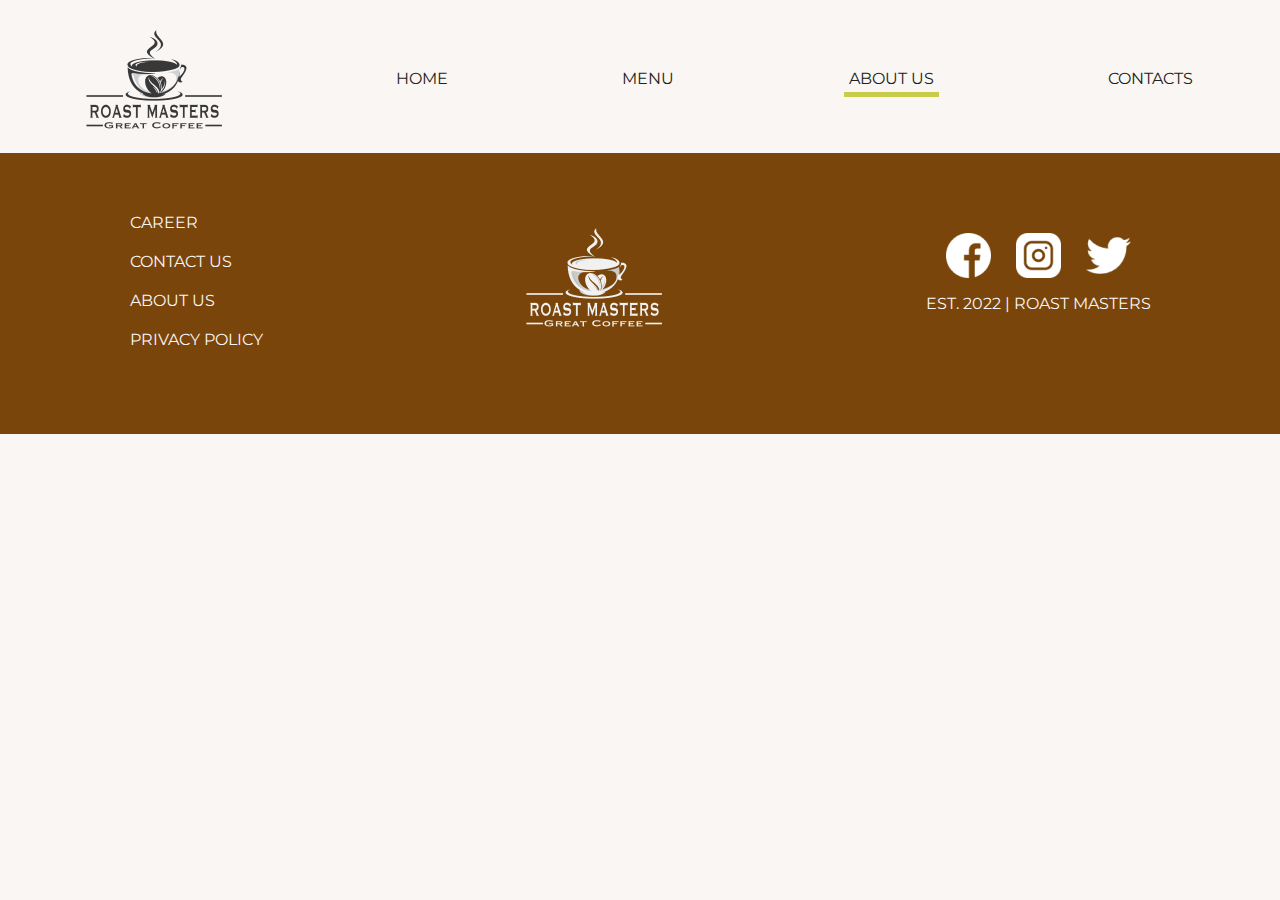
==== pages/AboutUsPage/index.html @ 782cde40 "create about us files" ====
<!DOCTYPE html>
<html lang="en">
<head>
    <meta charset="UTF-8">
    <meta http-equiv="X-UA-Compatible" content="IE=edge">
    <meta name="viewport" content="width=device-width, initial-scale=1.0">
    <!-- Imported Fonts --> 
    <link rel="preconnect" href="https://fonts.googleapis.com">
    <link rel="preconnect" href="https://fonts.gstatic.com" crossorigin>
    <link href="https://fonts.googleapis.com/css2?family=Montserrat:wght@200;400;600;700&family=Playfair+Display:wght@400;700&display=swap" rel="stylesheet">
    <!-- Style -->
    <link rel="stylesheet" href="style.css">
    <!-- Title -->
    <link rel="shortcut icon" href="../../assets/images/logo-white.png">
    <title>Roast Masters</title>
</head>
<body>
    <!-- Hedieh Start -->
    <div class="navBar" id="navBar">
        <img src="../../assets/images/logo.png">
        <a class="homeLink" href="../../index.html">Home</a>
        <a class="menuLink" href="../MenuPage/index.html">Menu</a>
        <a class="aboutusLink" href="">About Us</a>
        <a class="contactLink" href="../ContactsPage/index.html">Contacts</a>
    </div>
    <!-- Hedieh End -->

    <!-- Ivona Start -->
    <div class="main-content">
        
    </div>
    <!-- Ivona End -->

    <!-- Alexander Start -->
    <div class="footerContent">
        <div class="linkContainer">
            <a href="">CAREER</a>
            <a href="">CONTACT US</a>
            <a href="">ABOUT US</a>
            <a href="">PRIVACY POLICY</a>
        </div>
        <a href="#navBar">
            <img src="../../assets/images/logo-white.png" alt="roast masters logo">
        </a>
        <div class="socialsContainer">
            <div class="socialIcons">
                <img src="../../assets/images/home-page/facebookIcon.png" alt="facebook icon">
                <img src="../../assets/images/home-page/instagramIcon.png" alt="instagram icon">
                <img src="../../assets/images/home-page/twitterIcon.png" alt="twitter icon">
            </div>
            <p>EST. 2022 | ROAST MASTERS</p>
        </div>
    </div>
    <!-- Alexander End -->
</body>
</html>
---- pages/AboutUsPage/style.css ----
body {
    height: 100%;
    margin: 0;
    font-family: 'Montserrat', sans-serif;
    background-color: #F9F6F3;;
}

/* Hedieh's Style Start */
/* Nav Bar */
.navBar {
    display: flex;
    width: 100%;
    align-items: center;
    padding: 30px 0 20px;
    font-family: 'Montserrat';
    font-style: normal;
    font-weight: 400;
    font-size: 16px;
    line-height: 20px;
    text-transform: uppercase;
    justify-content: space-around;
}

.navBar a {
    text-decoration: none;
    color: #212220;
    padding: 3px 5px;
    transition: color .3s;
    border-bottom: 5px solid transparent;
}

.navBar a:hover {
    color: #a6ac3b;
}

.aboutusLink {
    border-bottom: 5px solid #C8CD49 !important;
}
/* Hedieh's Styles End */

/* Alex's Styles Start */
.imageHolder {
    display: flex;
    justify-content: center;
}

.imageHolder img {
    width: 33.33%;
}

/* footer */
.footerContent {
    background-color: #79450B;
    display: flex;
    justify-content: space-around;
    align-items: center;
    padding: 60px 0 85px;
    color: #F9F6F3;
}

.footerContent img:first-child {
    cursor: pointer;
}

.linkContainer {
    display: flex;
    flex-direction: column;
}

.linkContainer a {
    text-decoration: none;
    color: #F9F6F3;
    cursor: pointer;
    transition: color .3s;
    padding-bottom: 20px;
}

.linkContainer a:hover {
    color: #a6ac3b;
}

.linkContainer a:last-child {
    padding: 0;
}

.socialIcons {
    display: flex;
    justify-content: center;
}

.socialIcons img {
    cursor: pointer;
}

.socialIcons img:nth-child(2) {
    padding: 0 25px;
}
/* Alex's Styles End */
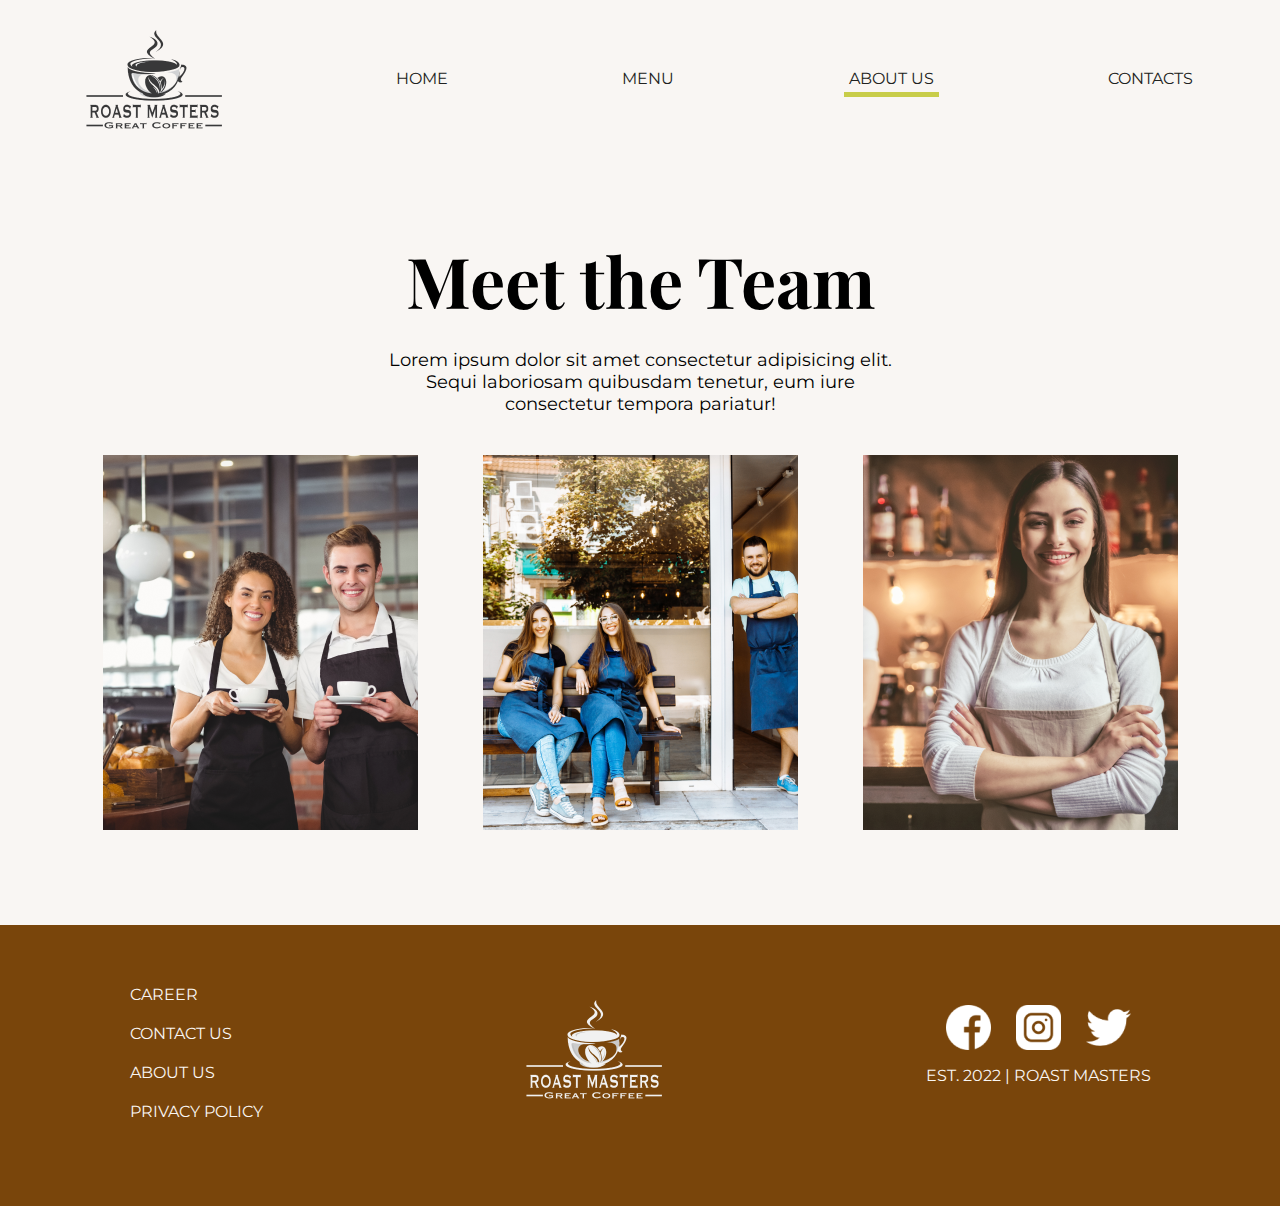
==== commit 0f169440: "about us page features" ====
--- a/pages/AboutUsPage/index.html
+++ b/pages/AboutUsPage/index.html
@@ -25,11 +25,19 @@
     </div>
     <!-- Hedieh End -->
 
-    <!-- Ivona Start -->
+    <!-- hedieh Start -->
     <div class="main-content">
+        <h1>Meet the Team</h1>
+        <p>Lorem ipsum dolor sit amet consectetur adipisicing elit. Sequi laboriosam quibusdam tenetur, eum iure consectetur tempora pariatur!</p>
+        <div class="team-image">
+            <img src="../../assets/images/about-us-page/drink.png" alt="woman and man">
+            <img src="../../assets/images/about-us-page/hi.png" alt="woman">
+            <img src="../../assets/images/about-us-page/woman.png" alt="hi">
+            
+        </div>
         
     </div>
-    <!-- Ivona End -->
+    <!--  hedieh End -->
 
     <!-- Alexander Start -->
     <div class="footerContent">
--- a/pages/AboutUsPage/style.css
+++ b/pages/AboutUsPage/style.css
@@ -4,6 +4,35 @@
     font-family: 'Montserrat', sans-serif;
     background-color: #F9F6F3;;
 }
+
+.main-content {
+    text-align: center;
+    padding: 80px 0 95px;
+}
+
+.main-content h1 {
+font-family: 'Playfair Display';
+font-weight: 700;
+font-size: 70px;
+margin: 0px 0px 22px;
+
+}
+.main-content p {
+width: 518px;
+margin: 0 auto;
+font-size: 18px;
+margin-bottom: 40px;
+}
+
+.team-image {
+    display: flex;
+    justify-content:center;
+}
+
+.team-image img:nth-child(2) {
+    padding: 0 65px;
+}
+
 
 /* Hedieh's Style Start */
 /* Nav Bar */
